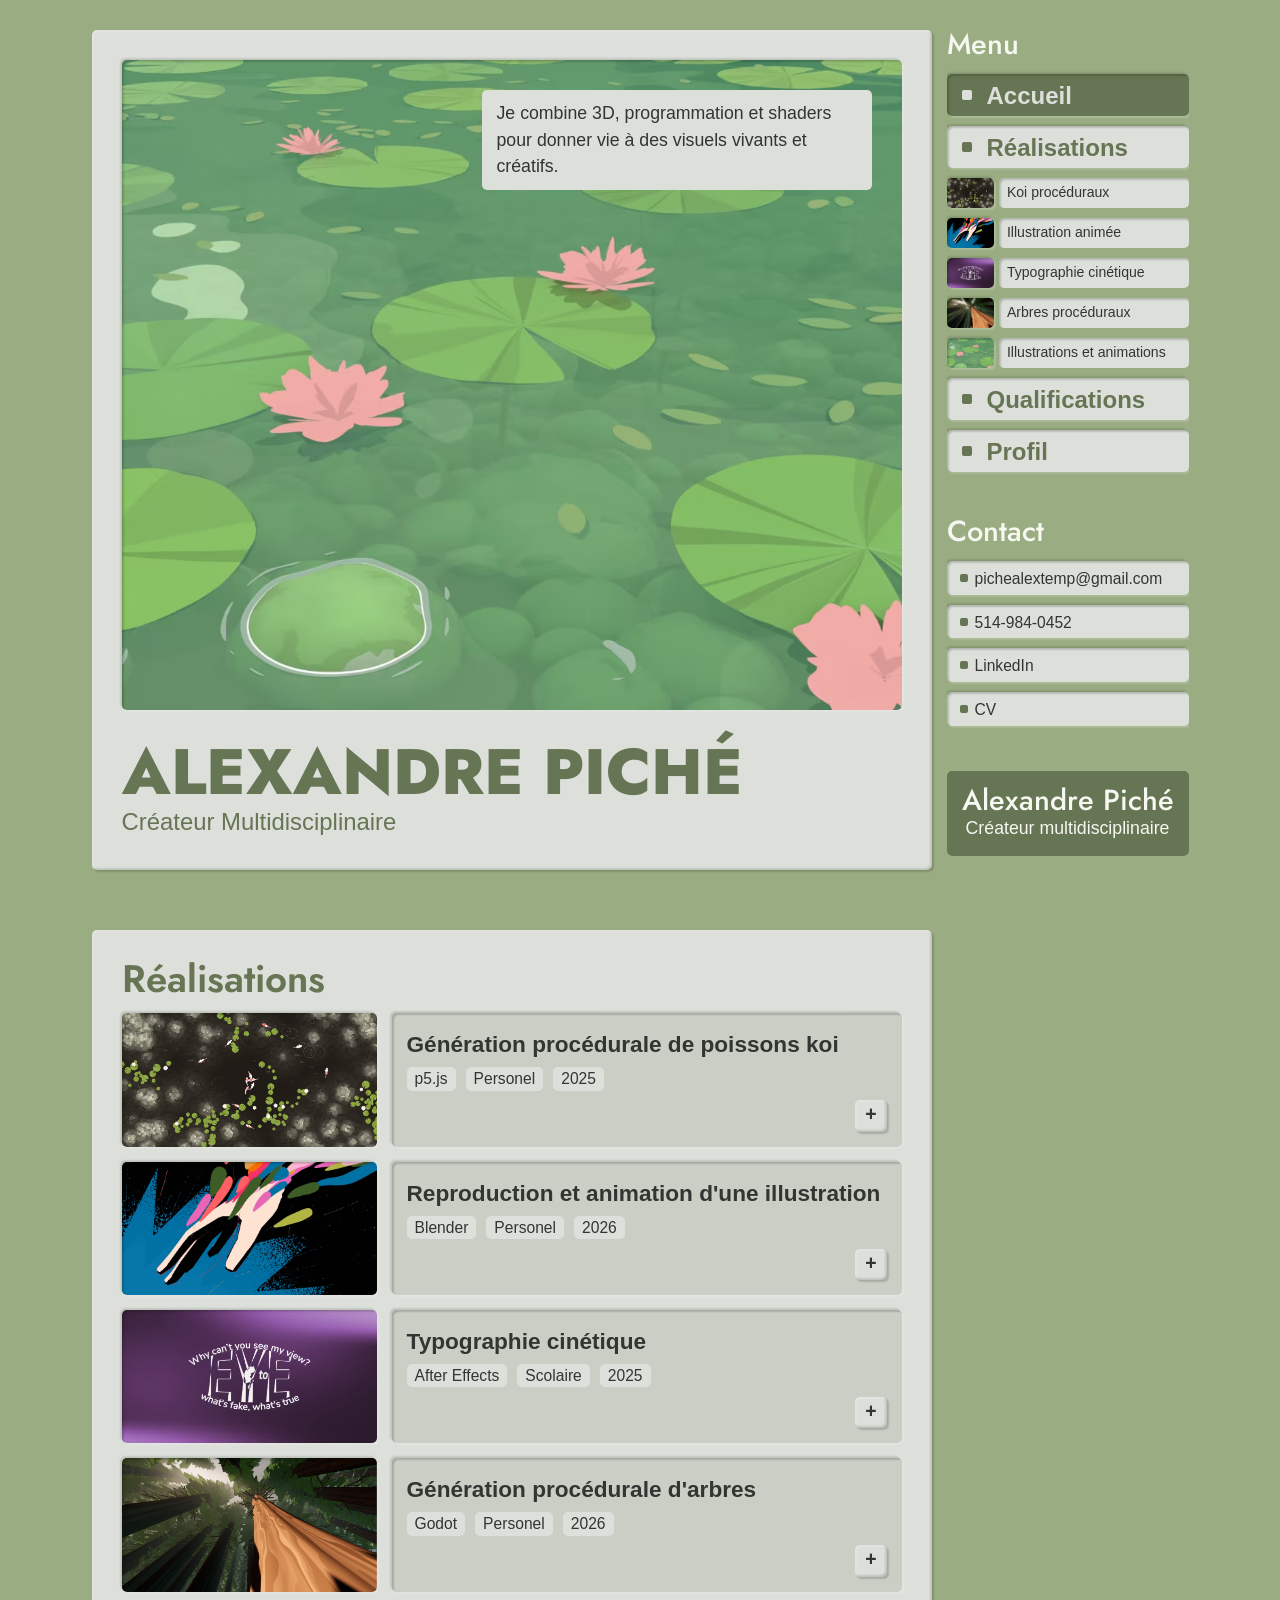
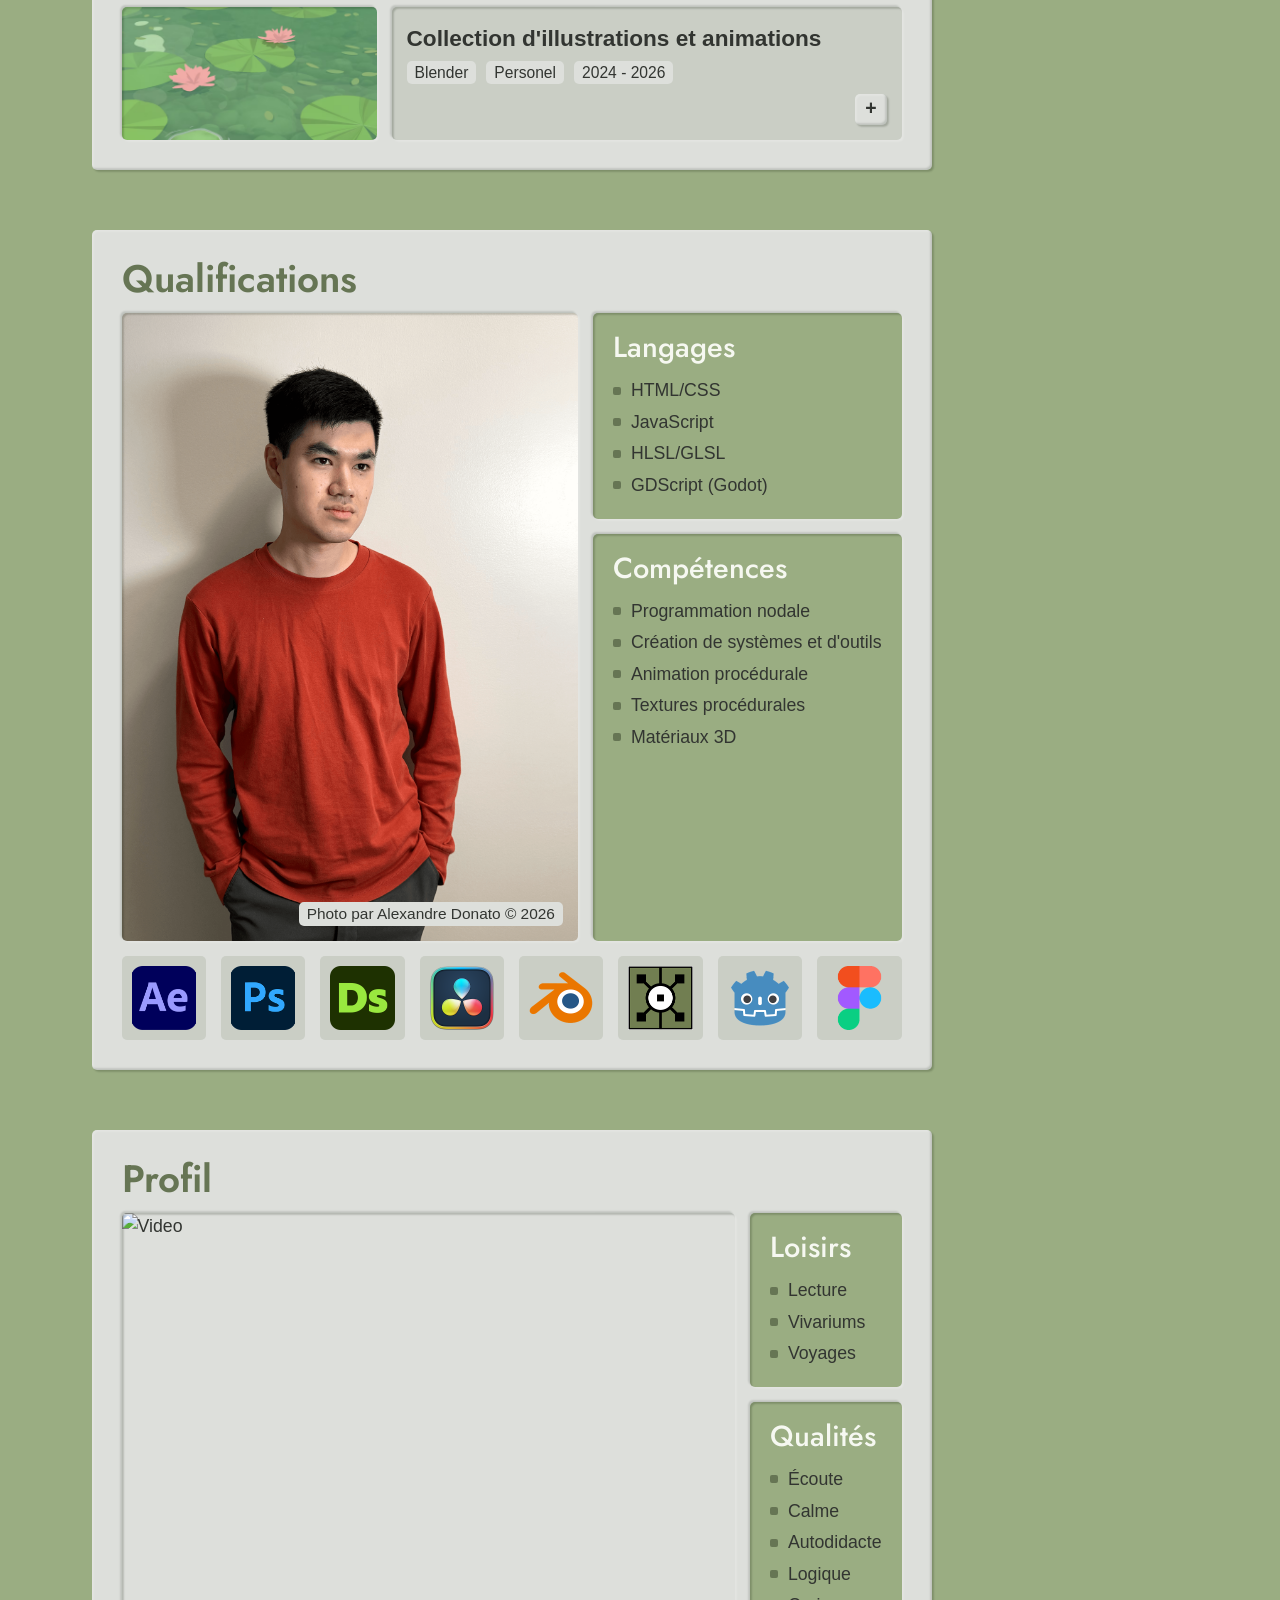
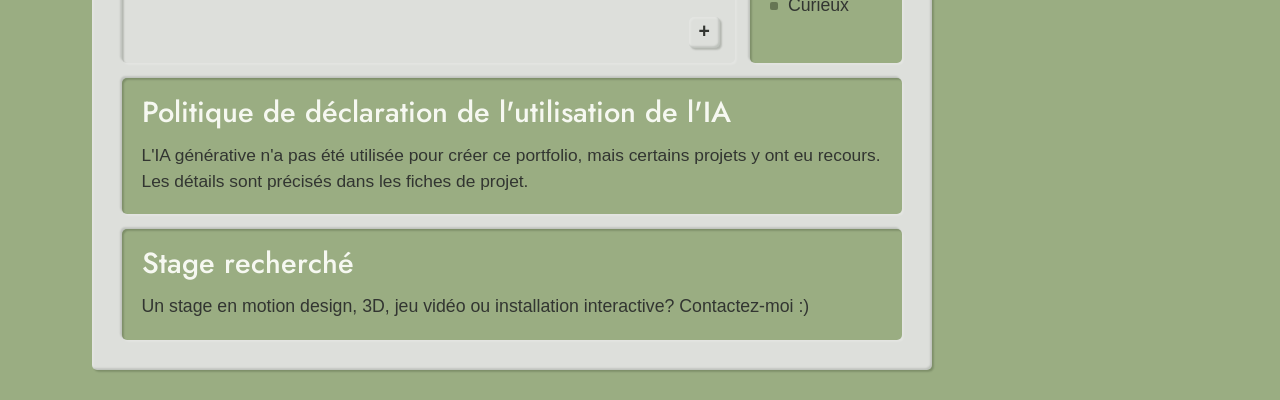
==== index.html @ 29a08130 "upload files" ====
<!DOCTYPE html>
<html lang="fr">

<head>
    <meta charset="utf-8" />
    <meta name="viewport" content="width=device-width, initial-scale=1.0" />
    <title>Alexandre Piché | Portfolio</title>

    <link rel="stylesheet" href="styles/main.css" />
    <script src="scripts/main.js" defer></script>

</head>

<body>
    <div class="container">
        <header class="header">

            <div class="menu-toggle__container">
                <input type="checkbox" id="menu-toggle" name="menu-toggle" />
                <label for="menu-toggle"></label>
            </div>
            <div class="header__content">


                <nav class="nav__main">
                    <h3>Menu</h3>
                    <ul>
                        <li><a href="../index.html#home" class="button">Accueil</a></li>
                        <li><a href="../index.html#projects" class="button">Réalisations</a></li>
                        <li>
                            <ul class="nav__projects">
                                <li>
                                    <a href="../01_koi.html" title="Génération procédurale de poissons koi">
                                        <div class="img__container debossed"> <img src="../assets/images/koi.avif" alt="Koi"></div>
                                        <p class="debossed">Koi procéduraux</p>
                                    </a>
                                </li>
                                <li>
                                    <a href="../02_hand.html" title="Reproduction et animation d'une illustration">
                                        <div class="img__container debossed"> <img src="../assets/images/hand.avif" alt="Koi"></div>
                                        <p class="debossed">Illustration animée</p>
                                    </a>
                                </li>
                                <li>
                                    <a href="../03_typo.html" title="Typographie cinétique">
                                        <div class="img__container debossed"> <img src="../assets/images/kinetic_typography.avif" alt="Koi">
                                        </div>
                                        <p class="debossed">Typographie cinétique</p>
                                    </a>
                                </li>
                                <li>
                                    <a href="#" title="Génération procédurale d'arbres">
                                        <div class="img__container debossed"> <img src="../assets/images/forest.avif" alt="Koi"></div>
                                        <p class="debossed">Arbres procéduraux</p>
                                    </a>
                                </li>
                                <li>
                                    <a href="#" title="Collection d'illustrations et animations">
                                        <div class="img__container debossed"> <img src="../assets/images/lilypads.avif" alt="Koi"></div>
                                        <p class="debossed">Illustrations et animations</p>
                                    </a>
                                </li>
                            </ul>
                        </li>
                        <li><a href="../index.html#about" class="button">Qualifications</a></li>
                        <li><a href="../index.html#video" class="button">Profil</a></li>
                    </ul>
                </nav>

                <nav class="nav__links">
                    <h3>Contact</h3>
                    <ul>
                        <li><a class="button" href="mailto:pichealextemp@gmail.com">pichealextemp@gmail.com</a></li>
                        <li><a class="button" href="tel:+5149840452">514-984-0452</a></li>
                        <li><a class="button" href="https://www.linkedin.com/in/alexandre-pich%C3%A9-bb35a5306/" target="_blank">LinkedIn</a></li>
                        <li><a class="button" href="#">CV</a></li>
                    </ul>
                </nav>

                <div class="surface-sm">
                    <h3>Alexandre Piché</h3>
                    <!-- <p class="subtitle">Alexandre Piché</p> -->
                    <p>Créateur multidisciplinaire</p>
                </div>

            </div>

        </header>


        <div class="main">



            <section id="home" class="square surface flex-column embossed">

                <div class="img__container debossed">
                    <img src="./assets/images/lilypads.avif" alt="Hero">
                    <p class="surface">Je combine 3D, programmation et shaders pour donner vie à des visuels
                        vivants et créatifs.</p>
                </div>

                <div>
                    <h1>Alexandre Piché</h1>
                    <p class="subtitle">Créateur multidisciplinaire</p>
                </div>

            </section>

            <section id="projects" class="projects square flex-column surface embossed">
                <h2 class="">Réalisations</h2>

                <div class="flex-column grow">

                    <a href="./01_koi.html" class="project grow">
                        <div class="img__container debossed">
                            <img src="./assets/images/koi.avif" alt="">
                        </div>
                        <div class="subdivision flex-column debossed">
                            <p class="project_title">Génération procédurale de poissons koi</p>
                            <div class="tags">
                                <span class="">p5.js</span>
                                <span class="">Personel</span>
                                <span class="">2025</span>
                            </div>
                            <div class="visit embossed">+</div>
                        </div>
                    </a>

                    <a href="./02_hand.html" class="project grow">
                        <div class="img__container debossed">
                            <img src="./assets/images/hand.avif" alt="">
                        </div>
                        <div class="subdivision flex-column debossed">
                            <p class="project_title">Reproduction et animation d'une illustration</p>
                            <div class="tags">
                                <span class="">Blender</span>
                                <span class="">Personel</span>
                                <span class="">2026</span>
                            </div>
                            <div class="visit embossed">+</div>
                        </div>
                    </a>

                    <a href="./03_typo.html" class="project grow">
                        <div class="img__container debossed">
                            <img src="./assets/images/kinetic_typography.avif" alt="">
                        </div>
                        <div class="subdivision flex-column debossed">
                            <p class="project_title">Typographie cinétique</p>
                            <div class="tags">
                                <span class="">After Effects</span>
                                <span class="">Scolaire</span>
                                <span class="">2025</span>
                            </div>
                            <div class="visit embossed">+</div>
                        </div>
                    </a>

                    <a href="./project.html" class="project grow">
                        <div class="img__container debossed">
                            <img src="./assets/images/forest.avif" alt="">
                        </div>
                        <div class="subdivision flex-column debossed">
                            <p class="project_title">Génération procédurale d'arbres</p>
                            <div class="tags">
                                <span class="">Godot</span>
                                <span class="">Personel</span>
                                <span class="">2026</span>
                            </div>
                            <div class="visit embossed">+</div>
                        </div>
                    </a>

                    <a href="./project.html" class="project grow">
                        <div class="img__container debossed">
                            <img src="./assets/images/lilypads.avif" alt="">
                        </div>
                        <div class="subdivision flex-column debossed">
                            <p class="project_title">Collection d'illustrations et animations</p>
                            <div class="tags">
                                <span class="">Blender</span>
                                <span class="">Personel</span>
                                <span class="">2024 - 2026</span>
                            </div>
                            <div class="visit embossed">+</div>
                        </div>
                    </a>
                </div>

            </section>

            <section id="about" class="about square flex-column surface embossed">
                <h2>Qualifications</h2>
                <div class="flex-column grow">

                    <div class="flex-row grow sm-column">

                        <div class="img__container grow debossed">
                            <p class="legend">Photo par Alexandre Donato © 2026</p>
                            <img src="./assets/images/portrait.png" alt="Portrait">
                        </div>


                        <div class="flex-column">

                            <div class="subdivision debossed">
                                <h3>Langages</h3>
                                <ul>
                                    <li>HTML/CSS</li>
                                    <li>JavaScript</li>
                                    <li>HLSL/GLSL</li>
                                    <li>GDScript (Godot)</li>
                                </ul>
                            </div>

                            <div class="subdivision grow debossed">
                                <h3>Compétences</h3>
                                <ul>
                                    <li>Programmation nodale</li>
                                    <li>Création de systèmes et d'outils</li>
                                    <li>Animation procédurale</li>
                                    <li>Textures procédurales</li>
                                    <li>Matériaux 3D</li>
                                </ul>
                            </div>

                        </div>


                    </div>

                    <div class="software__container">
                        <div class="" title="After Effects"><img src="./assets/images/logos/logo_ae.png" alt="After Effects"></div>
                        <div class="" title="Photoshop"><img src="./assets/images/logos/logo_ps.png" alt="Photoshop"></div>
                        <div class="" title="Substance 3D Designer"><img src="./assets/images/logos/logo_ds.png" alt="Substance 3D Designer"></div>
                        <div class="" title="DaVinci Resolve"><img src="./assets/images/logos/logo_dv.png" alt="DaVinci Resolve">
                        </div>
                        <div class="" title="Blender"><img src="./assets/images/logos/logo_blender.png" alt="Blender"></div>
                        <div class="" title="Touch Designer"><img src="./assets/images/logos/logo_td.png" alt="Touch Designer">
                        </div>
                        <div class="" title="Godot"><img src="./assets/images/logos/logo_godot.png" alt="Godot"></div>
                        <div class="" title="Figma"><img src="./assets/images/logos/logo_figma.png" alt="Figma"></div>
                    </div>
                </div>
            </section>

            <section id="video" class="square flex-column surface embossed">
                <h2>Profil</h2>
                <div class="flex-column grow">
                    <div class="flex-row grow sm-column">

                        <div class="img__container grow video debossed">
                            <div class="visit embossed">+</div>
                            <img src="" alt="Video">
                        </div>

                        <div class="flex-column  sm-row">
                            <div class="subdivision debossed">
                                <h3>Loisirs</h3>
                                <ul>
                                    <li>Lecture</li>
                                    <li>Vivariums</li>
                                    <li>Voyages</li>
                                </ul>
                            </div>

                            <div class="subdivision grow debossed">
                                <h3>Qualités</h3>
                                <ul>
                                    <li>Écoute</li>
                                    <li>Calme</li>
                                    <li>Autodidacte</li>
                                    <li>Logique</li>
                                    <li>Curieux</li>
                                </ul>
                            </div>
                        </div>

                    </div>

                    <div class="flex-row">

                        <div class="subdivision debossed">
                            <h3>Politique de déclaration de l'utilisation de l'IA</h3>
                            <p class="small">L'IA générative n'a pas été utilisée pour créer ce portfolio, mais certains projets y
                                ont eu recours. Les détails sont précisés dans les fiches de
                                projet.
                            </p>
                        </div>

                    </div>

                    <div class="subdivision debossed">
                        <h3>Stage recherché</h3>
                        <p>Un stage en motion design, 3D, jeu vidéo ou installation interactive? Contactez-moi :)</p>
                    </div>


                </div>
            </section>



        </div>
    </div>
</body>

</html>
---- styles/main.css ----
@charset "UTF-8";
@import url("https://fonts.googleapis.com/css2?family=Google+Sans+Flex:opsz,wght,GRAD,ROND@6..144,1..1000,100,100&family=Jost:wght@100..900&display=swap");
/* ==========================================================================
   cover / tools
   ========================================================================== */
/* ==========================================================================
   cover / typo
   ========================================================================== */
/* ==========================================================================
   COLORS / SETTINGS
   ========================================================================== */
:root {
  --color-white: #f6f8f1;
  --color-black: #323531;
  --color-primary: #667554;
  --color-dark: #434d37;
  --color-bg: #9aad82;
  --color-bg-2: #cacec5;
  --color-surface: #dddfdb;
  --shadow-str: .2;
  --shadow-str-light: calc(var(--shadow-str) * 0.7);
  --color-shadow: rgba(8, 20, 0, var(--shadow-str));
  --color-shadow-light: rgba(8, 20, 0, var(--shadow-str-light));
  --color-highlight: rgba(255, 255, 255, var(--shadow-str));
  --color-highlight-light: rgba(255, 255, 255, var(--shadow-str-light));
}

::-moz-selection {
  color: var(--color-white);
  background-color: var(--color-dark);
}

::selection {
  color: var(--color-white);
  background-color: var(--color-dark);
}

/* ==========================================================================
   DIMENSIONS / SETTINGS
   ========================================================================== */
:root {
  --spacing-1x: 5px;
  --spacing-1x-5: 8px;
  --spacing-2x: 10px;
  --spacing-3x: 15px;
  --spacing-4x: 20px;
  --spacing-6x: 30px;
  --spacing-9x: 45px;
  --spacing-12x: 60px;
  --padding: var(--spacing-6x);
  --padding-2x: calc(var(--padding) * 2);
  --padding-dynamic: var(--padding);
  --gap: var(--spacing-3x);
}
@media (width < 768px) {
  :root {
    --gap: 10px;
  }
}
@media (width < 450px) {
  :root {
    --gap: 7.5px;
  }
}

/*! normalize.css v8.0.1 | MIT License | github.com/necolas/normalize.css */
/* Document
   ========================================================================== */
/**
 * 1. Correct the line height in all browsers.
 * 2. Prevent adjustments of font size after orientation changes in iOS.
 */
html {
  line-height: 1.15; /* 1 */
  -webkit-text-size-adjust: 100%; /* 2 */
}

/* Sections
   ========================================================================== */
/**
 * Remove the margin in all browsers.
 */
body {
  margin: 0;
}

/**
 * Render the `main` element consistently in IE.
 */
main {
  display: block;
}

/**
 * Correct the font size and margin on `h1` elements within `section` and
 * `article` contexts in Chrome, Firefox, and Safari.
 */
h1 {
  font-size: 2em;
  margin: 0.67em 0;
}

/* Grouping content
   ========================================================================== */
/**
 * 1. Add the correct box sizing in Firefox.
 * 2. Show the overflow in Edge and IE.
 */
hr {
  box-sizing: content-box; /* 1 */
  height: 0; /* 1 */
  overflow: visible; /* 2 */
}

/**
 * 1. Correct the inheritance and scaling of font size in all browsers.
 * 2. Correct the odd `em` font sizing in all browsers.
 */
pre {
  font-family: monospace, monospace; /* 1 */
  font-size: 1em; /* 2 */
}

/* Text-level semantics
   ========================================================================== */
/**
 * Remove the gray background on active links in IE 10.
 */
a {
  background-color: transparent;
}

/**
 * 1. Remove the bottom border in Chrome 57-
 * 2. Add the correct text decoration in Chrome, Edge, IE, Opera, and Safari.
 */
abbr[title] {
  border-bottom: none; /* 1 */
  text-decoration: underline; /* 2 */
  -webkit-text-decoration: underline dotted;
          text-decoration: underline dotted; /* 2 */
}

/**
 * Add the correct font weight in Chrome, Edge, and Safari.
 */
b,
strong {
  font-weight: bolder;
}

/**
 * 1. Correct the inheritance and scaling of font size in all browsers.
 * 2. Correct the odd `em` font sizing in all browsers.
 */
code,
kbd,
samp {
  font-family: monospace, monospace; /* 1 */
  font-size: 1em; /* 2 */
}

/**
 * Add the correct font size in all browsers.
 */
small {
  font-size: 80%;
}

/**
 * Prevent `sub` and `sup` elements from affecting the line height in
 * all browsers.
 */
sub,
sup {
  font-size: 75%;
  line-height: 0;
  position: relative;
  vertical-align: baseline;
}

sub {
  bottom: -0.25em;
}

sup {
  top: -0.5em;
}

/* Embedded content
   ========================================================================== */
/**
 * Remove the border on images inside links in IE 10.
 */
img {
  border-style: none;
}

/* Forms
   ========================================================================== */
/**
 * 1. Change the font styles in all browsers.
 * 2. Remove the margin in Firefox and Safari.
 */
button,
input,
optgroup,
select,
textarea {
  font-family: inherit; /* 1 */
  font-size: 100%; /* 1 */
  line-height: 1.15; /* 1 */
  margin: 0; /* 2 */
}

/**
 * Show the overflow in IE.
 * 1. Show the overflow in Edge.
 */
button,
input { /* 1 */
  overflow: visible;
}

/**
 * Remove the inheritance of text transform in Edge, Firefox, and IE.
 * 1. Remove the inheritance of text transform in Firefox.
 */
button,
select { /* 1 */
  text-transform: none;
}

/**
 * Correct the inability to style clickable types in iOS and Safari.
 */
button,
[type=button],
[type=reset],
[type=submit] {
  -webkit-appearance: button;
}

/**
 * Remove the inner border and padding in Firefox.
 */
button::-moz-focus-inner,
[type=button]::-moz-focus-inner,
[type=reset]::-moz-focus-inner,
[type=submit]::-moz-focus-inner {
  border-style: none;
  padding: 0;
}

/**
 * Restore the focus styles unset by the previous rule.
 */
button:-moz-focusring,
[type=button]:-moz-focusring,
[type=reset]:-moz-focusring,
[type=submit]:-moz-focusring {
  outline: 1px dotted ButtonText;
}

/**
 * Correct the padding in Firefox.
 */
fieldset {
  padding: 0.35em 0.75em 0.625em;
}

/**
 * 1. Correct the text wrapping in Edge and IE.
 * 2. Correct the color inheritance from `fieldset` elements in IE.
 * 3. Remove the padding so developers are not caught out when they zero out
 *    `fieldset` elements in all browsers.
 */
legend {
  box-sizing: border-box; /* 1 */
  color: inherit; /* 2 */
  display: table; /* 1 */
  max-width: 100%; /* 1 */
  padding: 0; /* 3 */
  white-space: normal; /* 1 */
}

/**
 * Add the correct vertical alignment in Chrome, Firefox, and Opera.
 */
progress {
  vertical-align: baseline;
}

/**
 * Remove the default vertical scrollbar in IE 10+.
 */
textarea {
  overflow: auto;
}

/**
 * 1. Add the correct box sizing in IE 10.
 * 2. Remove the padding in IE 10.
 */
[type=checkbox],
[type=radio] {
  box-sizing: border-box; /* 1 */
  padding: 0; /* 2 */
}

/**
 * Correct the cursor style of increment and decrement buttons in Chrome.
 */
[type=number]::-webkit-inner-spin-button,
[type=number]::-webkit-outer-spin-button {
  height: auto;
}

/**
 * 1. Correct the odd appearance in Chrome and Safari.
 * 2. Correct the outline style in Safari.
 */
[type=search] {
  -webkit-appearance: textfield; /* 1 */
  outline-offset: -2px; /* 2 */
}

/**
 * Remove the inner padding in Chrome and Safari on macOS.
 */
[type=search]::-webkit-search-decoration {
  -webkit-appearance: none;
}

/**
 * 1. Correct the inability to style clickable types in iOS and Safari.
 * 2. Change font properties to `inherit` in Safari.
 */
::-webkit-file-upload-button {
  -webkit-appearance: button; /* 1 */
  font: inherit; /* 2 */
}

/* Interactive
   ========================================================================== */
/*
 * Add the correct display in Edge, IE 10+, and Firefox.
 */
details {
  display: block;
}

/*
 * Add the correct display in all browsers.
 */
summary {
  display: list-item;
}

/* Misc
   ========================================================================== */
/**
 * Add the correct display in IE 10+.
 */
template {
  display: none;
}

/**
 * Add the correct display in IE 10.
 */
[hidden] {
  display: none;
}

/* ==========================================================================
   RESET / GENERIC
   ========================================================================== */
html {
  box-sizing: border-box;
}

*,
*:before,
*:after {
  box-sizing: inherit;
}

img {
  max-width: 100%;
}

.tt {
  align-items: center;
  color: var(--color-black);
  display: flex;
  height: 100vh;
  font: 800 75px/1.5 helvetica, sans-serif;
  justify-content: center;
  position: fixed;
  left: 0;
  margin: 0;
  top: 0;
  width: 100vw;
}

html {
  scroll-behavior: smooth;
}

/* ==========================================================================
   BODY / ELEMENT
   Le body permet d'initialiser les propriétés générales de la page.
   Les éléments de la page vont hérités des propriétés inscrite dans body
   ========================================================================== */
body {
  font-family: var(--font-primary);
  font-size: var(--font-size-content);
  color: var(--color-black);
  line-height: 1.6;
  background-color: var(--color-bg);
}

/* ==========================================================================
   HEADINGS / ELEMENT
   ========================================================================== */
:root {
  --font-primary: "Google Sans Flex", sans-serif;
  --font-secondary: 'Jost', sans-serif;
}

h1,
h2,
h3,
h4,
h5,
h6 {
  font-family: var(--font-secondary);
  line-height: 1;
  margin: 0;
}

h1 {
  color: var(--color-primary);
  font-size: clamp(2.19rem, 3.65vw + 1.09rem, 4.38rem);
  font-weight: 800;
  letter-spacing: 6%;
  text-transform: uppercase;
  margin: 0;
  margin-top: var(--spacing-3x);
}

h2 {
  color: var(--color-primary);
  font-size: clamp(1.88rem, 1.04vw + 1.56rem, 2.5rem);
  font-family: var(--font-secondary);
  font-weight: 600;
  letter-spacing: 1%;
}

h3 {
  color: var(--color-white);
  font-size: clamp(1.5rem, 0.63vw + 1.31rem, 1.88rem);
  font-family: var(--font-secondary);
  font-weight: 500;
  letter-spacing: 1%;
  margin-bottom: var(--gap);
}

a,
li,
div,
span,
p {
  margin: 0;
  color: var(--color-black);
  font-size: clamp(1rem, 0.21vw + 0.94rem, 1.13rem);
  letter-spacing: 1%;
  font-weight: 500;
  line-height: 1.5;
}

.subtitle {
  font-size: clamp(1.13rem, 0.73vw + 0.91rem, 1.56rem);
  color: var(--color-primary);
  font-weight: 400;
  letter-spacing: 12%;
  text-transform: capitalize;
}

.project_title {
  font-size: clamp(1rem, 0.83vw + 0.75rem, 1.5rem);
  font-weight: 700;
  color: var(--color-black);
}

.small {
  font-size: clamp(0.88rem, 0.42vw + 0.75rem, 1.13rem);
}

/* ==========================================================================
   LINKS / ELEMENTS
   Style de base de tous les liens et bouton du site
   ========================================================================== */
a {
  font-weight: 600;
  letter-spacing: 5%;
  line-height: 1;
  transition: color 0.1s ease-out, background-color 0.1s ease-out;
}

a::before,
a * {
  transition: color 0.1s ease-out, background-color 0.1s ease-out;
}

.link:hover {
  color: var(--color-primary);
}

.button {
  color: var(--color-primary);
  background-color: var(--color-surface);
  text-decoration: none;
}
.button:hover {
  background-color: var(--color-white);
  color: var(--color-bg);
}
.button:hover::before {
  background-color: var(--color-bg);
}

.button.active {
  background-color: var(--color-primary);
  color: var(--color-surface);
}
.button.active::before {
  background-color: var(--color-surface);
}

/* ==========================================================================
   WRAPPER / ELEMENT
   ========================================================================== */
.wrapper {
  max-width: 1024px;
  width: calc(100% - var(--spacing-md));
  margin: 0 auto;
}

ul {
  padding: 0;
  margin: 0;
  list-style-type: none;
  display: flex;
  flex-direction: column;
  gap: var(--spacing-1x);
}

:not(nav) > ul li {
  --square-size: var(--spacing-1x-5);
  padding-left: calc(var(--square-size) + var(--spacing-2x));
  position: relative;
}
:not(nav) > ul li::before {
  content: "";
  left: 0;
  top: 50%;
  transform: translateY(-50%);
  position: absolute;
  width: var(--square-size);
  height: var(--square-size);
  background-color: var(--color-primary);
  border-radius: 2px;
}
:not(nav) > ul li:has(a)::before {
  display: none;
}

@media (width < 768px) {
  ul {
    gap: 0;
  }
}
.container {
  padding: var(--padding-dynamic);
  min-height: 100vh;
  display: flex;
  justify-content: center;
  gap: var(--spacing-3x);
}

.main {
  min-height: 100vh;
  max-width: calc(100vh - var(--padding-2x));
  display: flex;
  flex-direction: column;
  gap: var(--padding-2x);
}

.square {
  flex-grow: 1;
  height: calc(100vh - var(--padding-2x));
  width: 100%;
  display: flex;
  flex-direction: column;
  scroll-margin-top: var(--padding);
}

.surface {
  padding: var(--spacing-6x);
  background-color: var(--color-surface);
}

.surface-sm {
  padding: var(--spacing-3x);
  background-color: var(--color-bg-2);
}

.subdivision {
  background-color: var(--color-bg);
  padding: var(--spacing-4x);
  min-height: 0;
}

.visit {
  font-size: clamp(1rem, 0.42vw + 0.88rem, 1.25rem);
  font-weight: 600;
  color: var(--color-black);
  background-color: var(--color-surface);
  padding: var(--spacing-1x) var(--spacing-2x);
  aspect-ratio: 1;
  width: -moz-fit-content;
  width: fit-content;
  position: absolute !important;
  bottom: var(--spacing-3x);
  right: var(--spacing-3x);
  line-height: 1;
}

@media (width < 768px) {
  .container {
    --padding-dynamic: 0;
  }
  .square {
    height: 100vh;
    scroll-margin-top: initial;
  }
  .subdivision {
    padding: var(--spacing-3x);
  }
}
.flex-column {
  display: flex;
  flex-direction: column;
  gap: var(--gap);
  min-height: 0;
}

.flex-row {
  display: flex;
  flex-direction: row;
  gap: var(--gap);
  min-width: 0;
}

.grow {
  flex: 1;
  min-height: 0;
}

.flex-space-between {
  justify-content: space-between;
  align-items: end;
}

@media (width < 768px) {
  .sm-column {
    flex-direction: column;
  }
  .sm-row {
    flex-direction: row;
  }
}
header {
  order: 1;
}

.header__content {
  background-color: var(--color-bg);
  top: var(--spacing-6x);
  position: sticky;
  display: flex;
  flex-direction: column;
  gap: var(--spacing-9x);
  overflow-y: scroll;
}

.nav__links,
.nav__main {
  --square-size: var(--spacing-2x);
}
.nav__links ul,
.nav__main ul {
  pointer-events: initial;
  gap: var(--spacing-2x);
}
.nav__links a::before,
.nav__main a::before {
  content: "";
  top: 50%;
  left: var(--spacing-3x);
  transform: translateY(-50%);
  position: absolute;
  display: inline-block;
  width: var(--square-size);
  height: var(--square-size);
  background-color: var(--color-primary);
  border-radius: 2px;
}
.nav__links a,
.nav__main a {
  display: block;
  padding: var(--spacing-2x) var(--spacing-3x) var(--spacing-1x-5) calc(var(--square-size) + var(--spacing-6x));
  font-size: 1.5rem;
  text-wrap: nowrap;
}
.nav__links a.current,
.nav__main a.current {
  color: var(--color-bg);
  background-color: var(--color-primary);
}
.nav__links a.current::before,
.nav__main a.current::before {
  background-color: var(--color-bg);
}
.nav__links a.current::after,
.nav__main a.current::after {
  display: none;
}

.nav__links a {
  color: var(--color-black);
  font-size: clamp(0.88rem, 0.21vw + 0.81rem, 1rem);
  font-weight: 500;
  --square-size: var(--spacing-1x-5);
  padding-left: calc(var(--square-size) + var(--spacing-4x));
}
.nav__links a:hover {
  color: var(--color-primary);
}
.nav__links a::before {
  left: calc(var(--square-size) + var(--spacing-1x));
  background-color: var(--color-primary);
}

.header .surface-sm {
  background-color: var(--color-primary);
  text-align: center;
}
.header .surface-sm h3 {
  margin-bottom: 0;
}
.header .surface-sm p {
  color: var(--color-white);
  font-weight: 100;
  letter-spacing: 6%;
}

.menu-toggle__container {
  display: none;
  position: fixed;
  top: var(--spacing-6x);
  right: var(--spacing-6x);
  z-index: 20;
}
.menu-toggle__container input {
  position: absolute;
  z-index: -1;
  opacity: 0;
}
.menu-toggle__container input:focus-visible + label::after {
  outline: 2px solid var(--color-white);
  outline-offset: 4px;
}
.menu-toggle__container label::after {
  content: "Menu";
  background-color: var(--color-primary);
  color: var(--color-white);
  border-radius: var(--border-radius);
  box-shadow: var(--embossed);
  padding: 0 var(--spacing-2x);
  font-size: clamp(1rem, 0.42vw + 0.88rem, 1.25rem);
}
.menu-toggle__container label:hover::after {
  cursor: pointer;
  background-color: var(--color-white);
  color: var(--color-bg);
}
.menu-toggle__container input:checked + label::after {
  content: "Fermer";
  box-shadow: var(--debossed);
}

@media (width < 1024px) {
  .container {
    gap: 0;
  }
  .header__content {
    position: fixed;
    height: 100%;
    top: 0;
    right: 0;
    z-index: 10;
    padding: var(--padding);
    box-shadow: 0 0 var(--spacing-9x) 0 var(--color-shadow), var(--embossed);
  }
  .menu-toggle__container {
    display: block;
  }
  header:has(.menu-toggle__container input:not(:checked)) .header__content {
    display: none;
  }
}
@media (width < 350px) {
  .header__content {
    width: 100%;
  }
}
li:has(> .nav__projects) {
  contain: inline-size;
}

.nav__projects li {
  padding: 0;
}
.nav__projects .img__container {
  aspect-ratio: 16/9;
  height: 100%;
  width: 100%;
  min-height: 0;
  min-width: 0;
}
.nav__projects a {
  display: grid;
  grid-template-columns: 1fr 4fr;
  gap: var(--spacing-1x);
  align-items: center;
  padding: 0;
  text-decoration: none;
  height: var(--spacing-6x);
}
.nav__projects a::before {
  display: none;
}
.nav__projects p {
  display: flex;
  align-items: center;
  overflow: hidden;
  font-size: 0.88rem;
  background-color: var(--color-surface);
  border-radius: var(--border-radius);
  width: 100%;
  height: 100%;
  padding: var(--spacing-1x-5);
}
.nav__projects p:hover {
  background-color: var(--color-white);
  color: var(--color-bg);
}
.nav__projects a.active p {
  background-color: var(--color-primary);
  color: var(--color-surface);
}

.img__container {
  flex-grow: 1;
  min-height: 0;
  min-width: 0;
  display: flex;
}
.img__container p.surface {
  position: absolute;
  top: var(--spacing-6x);
  right: var(--spacing-6x);
  padding: var(--spacing-2x) var(--spacing-3x);
  width: -moz-fit-content;
  width: fit-content;
  max-width: 50%;
}
.img__container p.surface.bottom-right {
  top: initial;
  right: var(--spacing-6x);
  bottom: var(--spacing-6x);
}
.img__container p.legend {
  position: absolute;
  width: -moz-fit-content;
  width: fit-content;
  max-width: calc(100% - var(--spacing-6x));
  font-size: clamp(0.75rem, 0.42vw + 0.63rem, 1rem);
  bottom: var(--spacing-3x);
  right: var(--spacing-3x);
  padding: 0 var(--spacing-1x-5);
  background-color: var(--color-surface);
  border-radius: var(--border-radius);
}

@media (width < 768px) {
  .img__container p.surface {
    max-width: calc(100% - var(--spacing-6x) * 2);
  }
}
img {
  display: block;
  width: 100%;
  height: 100%;
  -o-object-fit: cover;
     object-fit: cover;
}

.software__container {
  display: flex;
  gap: var(--gap);
}
.software__container div {
  flex-grow: 1;
  aspect-ratio: 1;
  background-color: var(--color-bg-2);
  display: flex;
  justify-content: center;
  align-items: center;
  padding: var(--spacing-2x);
}

.about img {
  -o-object-position: 30% 10%;
     object-position: 30% 10%;
}

@media (width < 768px) {
  .software__container div {
    padding: var(--spacing-1x);
  }
}
.projects a {
  text-decoration: none;
}
.projects .subdivision {
  padding: var(--spacing-3x);
  background-color: var(--color-bg-2);
  gap: var(--spacing-1x);
}

.project {
  display: grid;
  grid-template-columns: 1.5fr 3fr;
  gap: var(--gap);
  min-width: 0;
  min-height: 0;
  background-color: transparent;
}
.project .img__container img {
  aspect-ratio: 16/9;
}
.project:hover * {
  color: var(--color-primary);
}
.project:hover .visit {
  background-color: var(--color-white);
}

.tags {
  display: flex;
  gap: var(--spacing-2x);
  flex-wrap: wrap;
}
.tags span {
  font-weight: 400;
  color: var(--color-black);
  padding: 0 var(--spacing-1x-5);
  background-color: var(--color-surface);
  border-radius: var(--border-radius);
  font-size: clamp(0.88rem, 0.21vw + 0.81rem, 1rem);
}

@media (width < 768px) {
  .tags span {
    display: none;
  }
  .project_title {
    font-weight: 600;
  }
  .project {
    grid-template-columns: 1fr 1fr;
  }
  .subdivision {
    gap: 0;
  }
}
.hide {
  position: absolute;
  opacity: 0;
}

section.contact {
  gap: var(--spacing-9x);
}

.contact > div {
  width: 100%;
  display: flex;
  flex-direction: column;
  padding: var(--spacing-9x);
  background-color: var(--color-surface);
}
.contact > div:first-of-type {
  flex-grow: 1;
}

:root {
  --border-radius: var(--spacing-1x);
  --aaa: 1.75px;
  --bbb: calc(-1 * var(--aaa));
  --daa: calc(1.5 * var(--aaa));
  --dbb: calc(-1.5 * var(--aaa));
  --embossed:
      inset var(--bbb) var(--bbb) var(--aaa) 0 var(--color-shadow-light),
      inset var(--aaa) var(--aaa) var(--aaa) 0 var(--color-highlight),
      var(--aaa) var(--aaa) var(--aaa) 0 var(--color-shadow),
      var(--bbb) var(--bbb) var(--aaa) 0 transparent,
      var(--aaa) var(--aaa) var(--aaa) 0 transparent,
      inset var(--aaa) var(--aaa) var(--aaa) 0 transparent;
  --debossed:
      inset var(--bbb) var(--bbb) var(--aaa) 0 transparent,
      inset var(--aaa) var(--aaa) var(--aaa) 0 transparent,
      var(--aaa) var(--aaa) var(--aaa) 0 transparent,
      var(--bbb) var(--bbb) var(--aaa) 0 var(--color-shadow-light),
      var(--aaa) var(--aaa) var(--aaa) 0 var(--color-highlight),
      inset var(--aaa) var(--aaa) var(--aaa) 0 var(--color-shadow);
  --debossed-sharp:
      inset var(--dbb) var(--dbb) var(--daa) 0 var(--color-highlight),
      inset var(--daa) var(--daa) var(--daa) 0 transparent,
      var(--aaa) var(--aaa) var(--aaa) 0 transparent,
      var(--bbb) var(--bbb) var(--aaa) 0 transparent,
      var(--aaa) var(--aaa) var(--aaa) 0 transparent,
      inset var(--daa) var(--daa) var(--daa) 0 var(--color-shadow);
}

.subdivision,
a,
a::after,
.surface,
li,
.img__container::after,
.img__container > img,
div,
section {
  border-radius: var(--border-radius);
}

*::after {
  transition: box-shadow 0.1s ease-out;
}

.button:hover::after {
  box-shadow: var(--embossed);
}

.embossed::after {
  box-shadow: var(--embossed);
}

.button::after,
.debossed::after {
  box-shadow: var(--debossed);
}

a:hover .debossed::after,
.button:hover .debossed::after {
  box-shadow: var(--embossed);
}

a:hover .embossed::after,
.button:hover .embossed::after {
  box-shadow: var(--debossed);
}

.button,
.embossed,
.debossed,
.img__container {
  position: relative;
}
.button::after,
.embossed::after,
.debossed::after,
.img__container::after {
  content: "";
  position: absolute;
  inset: 0;
  pointer-events: none;
  border-radius: var(--border-radius);
}
/*# sourceMappingURL=main.css.map */
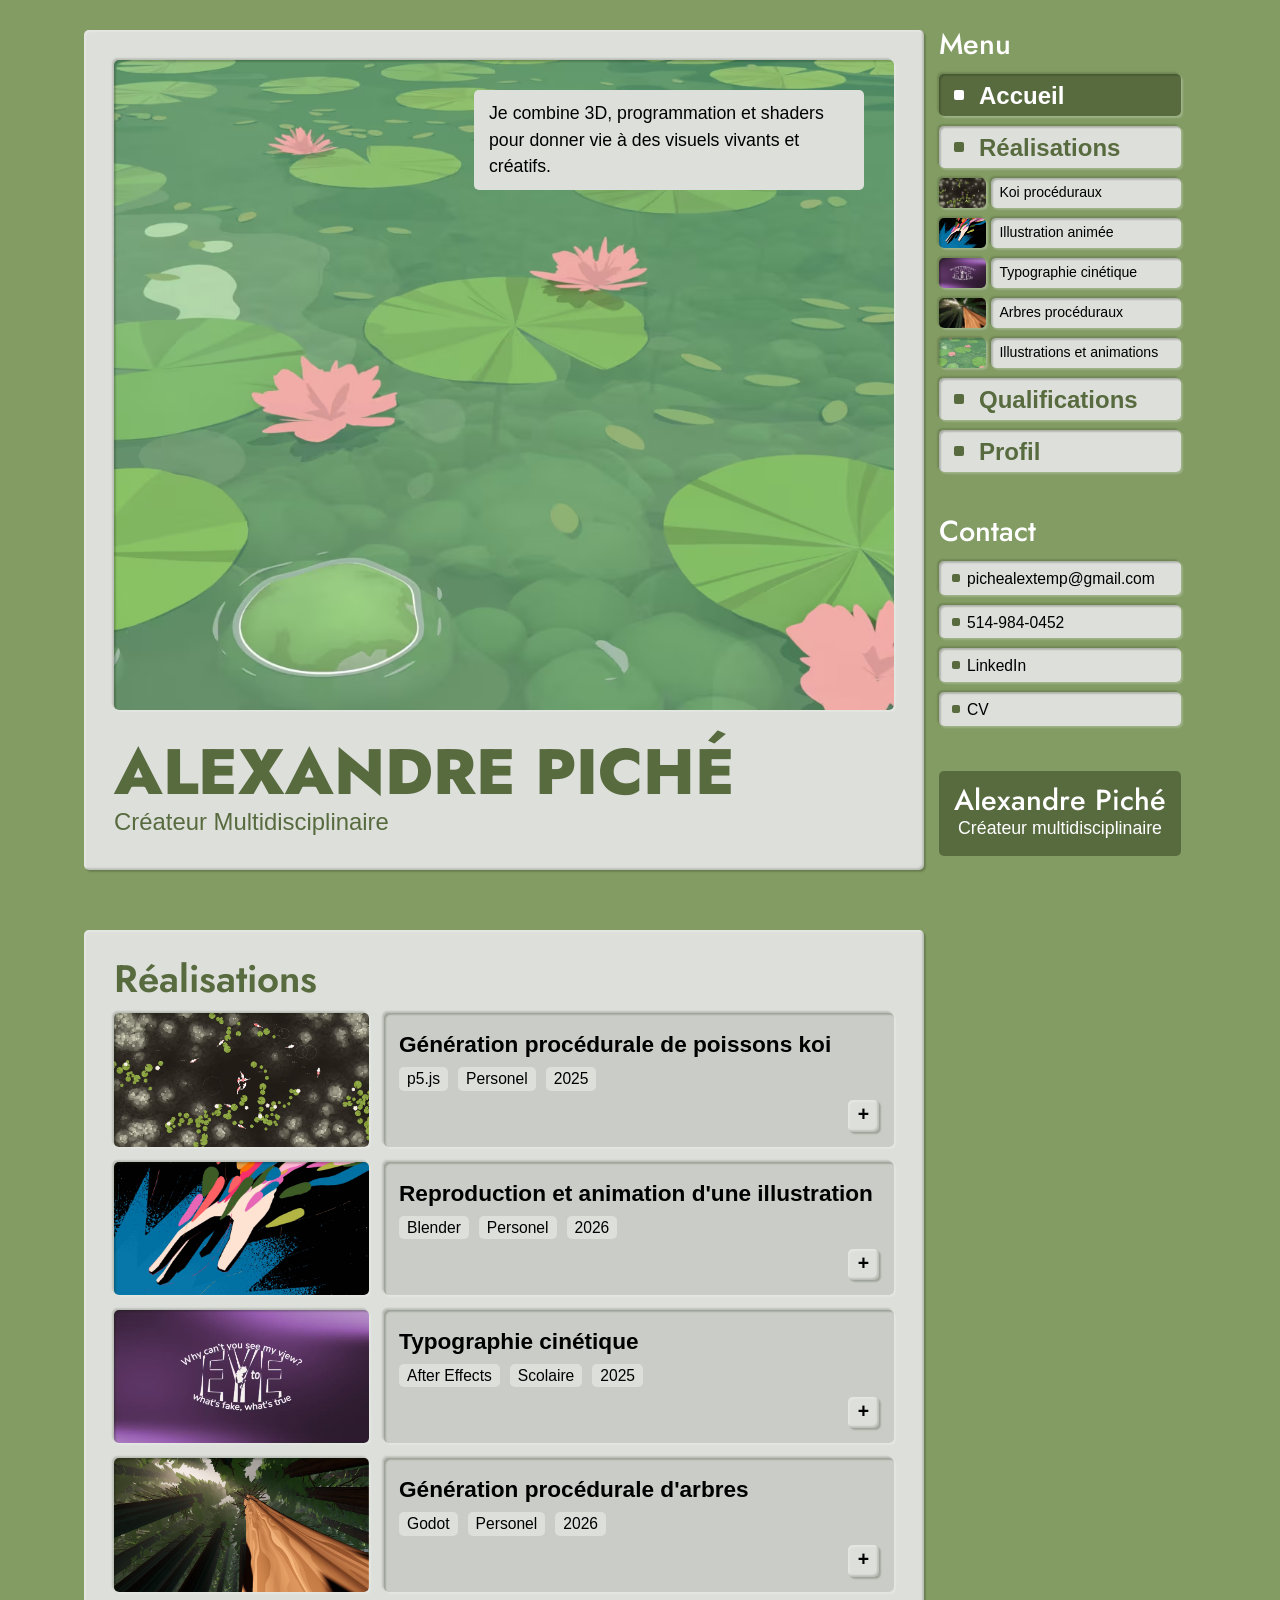
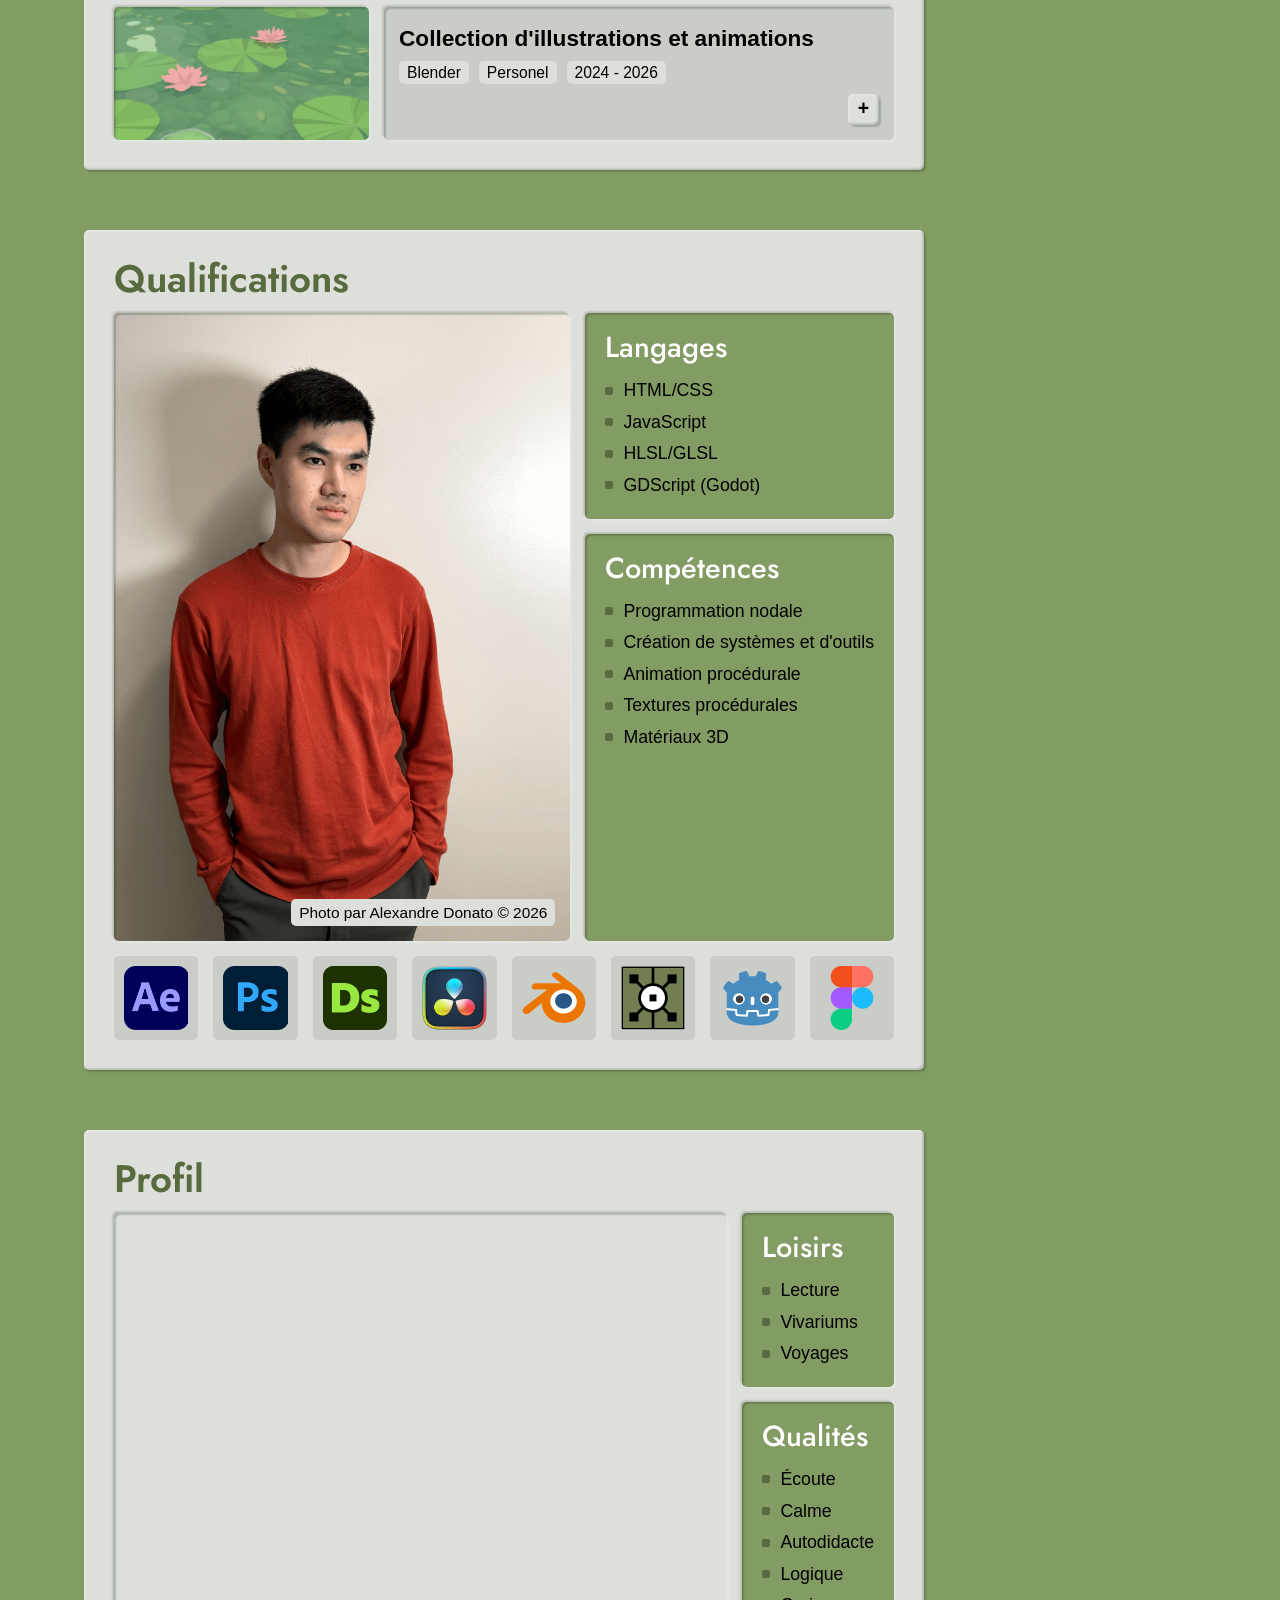
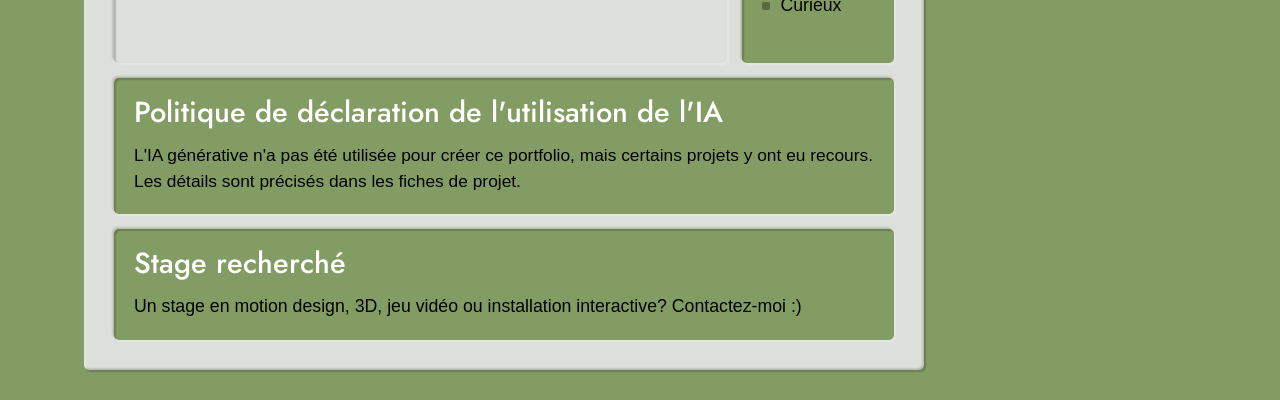
==== commit 15a8e775: "alpha" ====
--- a/index.html
+++ b/index.html
@@ -25,8 +25,8 @@
                 <nav class="nav__main">
                     <h3>Menu</h3>
                     <ul>
-                        <li><a href="../index.html#home" class="button">Accueil</a></li>
-                        <li><a href="../index.html#projects" class="button">Réalisations</a></li>
+                        <li><a href="./index.html#home" class="button">Accueil</a></li>
+                        <li><a href="./index.html#projects" class="button">Réalisations</a></li>
                         <li>
                             <ul class="nav__projects">
                                 <li>
@@ -62,8 +62,8 @@
                                 </li>
                             </ul>
                         </li>
-                        <li><a href="../index.html#about" class="button">Qualifications</a></li>
-                        <li><a href="../index.html#video" class="button">Profil</a></li>
+                        <li><a href="./index.html#about" class="button">Qualifications</a></li>
+                        <li><a href="./index.html#video" class="button">Profil</a></li>
                     </ul>
                 </nav>
 
@@ -250,10 +250,10 @@
                 <div class="flex-column grow">
                     <div class="flex-row grow sm-column">
 
-                        <div class="img__container grow video debossed">
-                            <div class="visit embossed">+</div>
-                            <img src="" alt="Video">
-                        </div>
+                        <div class="img__container js-video debossed">
+                            <iframe class="video grow" src="https://www.youtube-nocookie.com/embed/Py7AD48N3qk?si=Sm5lFl3nSD2eEf4P&amp;controls=0" title="YouTube video player" frameborder="0" allow="accelerometer; autoplay; clipboard-write; encrypted-media; gyroscope; picture-in-picture; web-share" referrerpolicy="strict-origin-when-cross-origin" allowfullscreen></iframe>
+                        </div>
+
 
                         <div class="flex-column  sm-row">
                             <div class="subdivision debossed">
--- a/styles/main.css
+++ b/styles/main.css
@@ -10,19 +10,20 @@
    COLORS / SETTINGS
    ========================================================================== */
 :root {
-  --color-white: #f6f8f1;
-  --color-black: #323531;
-  --color-primary: #667554;
-  --color-dark: #434d37;
-  --color-bg: #9aad82;
-  --color-bg-2: #cacec5;
-  --color-surface: #dddfdb;
-  --shadow-str: .2;
+  --hue: 128;
+  --color-white: oklch(1 0 0);
+  --color-black: oklch(0 0 0);
+  --color-primary: oklch(0.5 0.07 var(--hue));
+  --color-dark: oklch(0.38 0.038 var(--hue));
+  --color-bg: oklch(0.66 0.084 var(--hue));
+  --color-bg-2: oklch(0.845 0.01 var(--hue));
+  --color-surface: oklch(0.90 0.006 var(--hue));
+  --shadow-str: .24;
   --shadow-str-light: calc(var(--shadow-str) * 0.7);
-  --color-shadow: rgba(8, 20, 0, var(--shadow-str));
-  --color-shadow-light: rgba(8, 20, 0, var(--shadow-str-light));
-  --color-highlight: rgba(255, 255, 255, var(--shadow-str));
-  --color-highlight-light: rgba(255, 255, 255, var(--shadow-str-light));
+  --color-shadow: oklch(0.17 0.048 var(--hue) / var(--shadow-str));
+  --color-shadow-light: oklch(0.17 0.048 var(--hue) / var(--shadow-str-light));
+  --color-highlight: oklch(1 0 0 / var(--shadow-str));
+  --color-highlight-light: oklch(1 0 0 / var(--shadow-str-light));
 }
 
 ::-moz-selection {
@@ -417,7 +418,6 @@
   font-family: var(--font-primary);
   font-size: var(--font-size-content);
   color: var(--color-black);
-  line-height: 1.6;
   background-color: var(--color-bg);
 }
 
@@ -533,10 +533,15 @@
 
 .button.active {
   background-color: var(--color-primary);
-  color: var(--color-surface);
+  color: var(--color-white);
 }
 .button.active::before {
-  background-color: var(--color-surface);
+  background-color: var(--color-white);
+}
+
+p > a {
+  text-decoration: none;
+  color: var(--color-primary);
 }
 
 /* ==========================================================================
@@ -587,7 +592,6 @@
   min-height: 100vh;
   display: flex;
   justify-content: center;
-  gap: var(--spacing-3x);
 }
 
 .main {
@@ -617,6 +621,11 @@
   background-color: var(--color-bg-2);
 }
 
+.surface-xs {
+  padding: var(--spacing-2x) var(--spacing-3x);
+  background-color: var(--color-bg-2);
+}
+
 .subdivision {
   background-color: var(--color-bg);
   padding: var(--spacing-4x);
@@ -624,6 +633,7 @@
 }
 
 .visit {
+  pointer-events: none;
   font-size: clamp(1rem, 0.42vw + 0.88rem, 1.25rem);
   font-weight: 600;
   color: var(--color-black);
@@ -636,6 +646,7 @@
   bottom: var(--spacing-3x);
   right: var(--spacing-3x);
   line-height: 1;
+  transition: all 0.1s ease-out;
 }
 
 @media (width < 768px) {
@@ -669,6 +680,11 @@
   min-height: 0;
 }
 
+.grow-2,
+.img__container.grow-2 {
+  flex: 2;
+}
+
 .flex-space-between {
   justify-content: space-between;
   align-items: end;
@@ -682,6 +698,10 @@
     flex-direction: row;
   }
 }
+.nowrap {
+  text-wrap: nowrap;
+}
+
 header {
   order: 1;
 }
@@ -694,6 +714,19 @@
   flex-direction: column;
   gap: var(--spacing-9x);
   overflow-y: scroll;
+  padding: 0 var(--spacing-3x);
+}
+.header__content::-webkit-scrollbar-thumb {
+  background-color: blue;
+  border-radius: red;
+}
+.header__content::-webkit-scrollbar-track {
+  background-color: transparent;
+}
+.header__content::-webkit-scrollbar {
+  width: 0;
+  height: 0;
+  background-color: transparent;
 }
 
 .nav__links,
@@ -791,6 +824,7 @@
   box-shadow: var(--embossed);
   padding: 0 var(--spacing-2x);
   font-size: clamp(1rem, 0.42vw + 0.88rem, 1.25rem);
+  transition: all 0.1s ease-out;
 }
 .menu-toggle__container label:hover::after {
   cursor: pointer;
@@ -800,6 +834,9 @@
 .menu-toggle__container input:checked + label::after {
   content: "Fermer";
   box-shadow: var(--debossed);
+}
+.menu-toggle__container input:checked + label:hover::after {
+  box-shadow: var(--embossed);
 }
 
 @media (width < 1024px) {
@@ -856,13 +893,12 @@
 .nav__projects p {
   display: flex;
   align-items: center;
-  overflow: hidden;
   font-size: 0.88rem;
   background-color: var(--color-surface);
   border-radius: var(--border-radius);
   width: 100%;
   height: 100%;
-  padding: var(--spacing-1x-5);
+  padding: 0 var(--spacing-1x-5);
 }
 .nav__projects p:hover {
   background-color: var(--color-white);
@@ -870,7 +906,7 @@
 }
 .nav__projects a.active p {
   background-color: var(--color-primary);
-  color: var(--color-surface);
+  color: var(--color-white);
 }
 
 .img__container {
@@ -901,7 +937,7 @@
   font-size: clamp(0.75rem, 0.42vw + 0.63rem, 1rem);
   bottom: var(--spacing-3x);
   right: var(--spacing-3x);
-  padding: 0 var(--spacing-1x-5);
+  padding: 2px var(--spacing-1x-5) 1px;
   background-color: var(--color-surface);
   border-radius: var(--border-radius);
 }
@@ -1016,6 +1052,10 @@
 }
 .contact > div:first-of-type {
   flex-grow: 1;
+}
+
+.video {
+  border-radius: var(--border-radius);
 }
 
 :root {
@@ -1038,13 +1078,6 @@
       var(--bbb) var(--bbb) var(--aaa) 0 var(--color-shadow-light),
       var(--aaa) var(--aaa) var(--aaa) 0 var(--color-highlight),
       inset var(--aaa) var(--aaa) var(--aaa) 0 var(--color-shadow);
-  --debossed-sharp:
-      inset var(--dbb) var(--dbb) var(--daa) 0 var(--color-highlight),
-      inset var(--daa) var(--daa) var(--daa) 0 transparent,
-      var(--aaa) var(--aaa) var(--aaa) 0 transparent,
-      var(--bbb) var(--bbb) var(--aaa) 0 transparent,
-      var(--aaa) var(--aaa) var(--aaa) 0 transparent,
-      inset var(--daa) var(--daa) var(--daa) 0 var(--color-shadow);
 }
 
 .subdivision,
@@ -1088,14 +1121,12 @@
 
 .button,
 .embossed,
-.debossed,
-.img__container {
+.debossed {
   position: relative;
 }
 .button::after,
 .embossed::after,
-.debossed::after,
-.img__container::after {
+.debossed::after {
   content: "";
   position: absolute;
   inset: 0;
